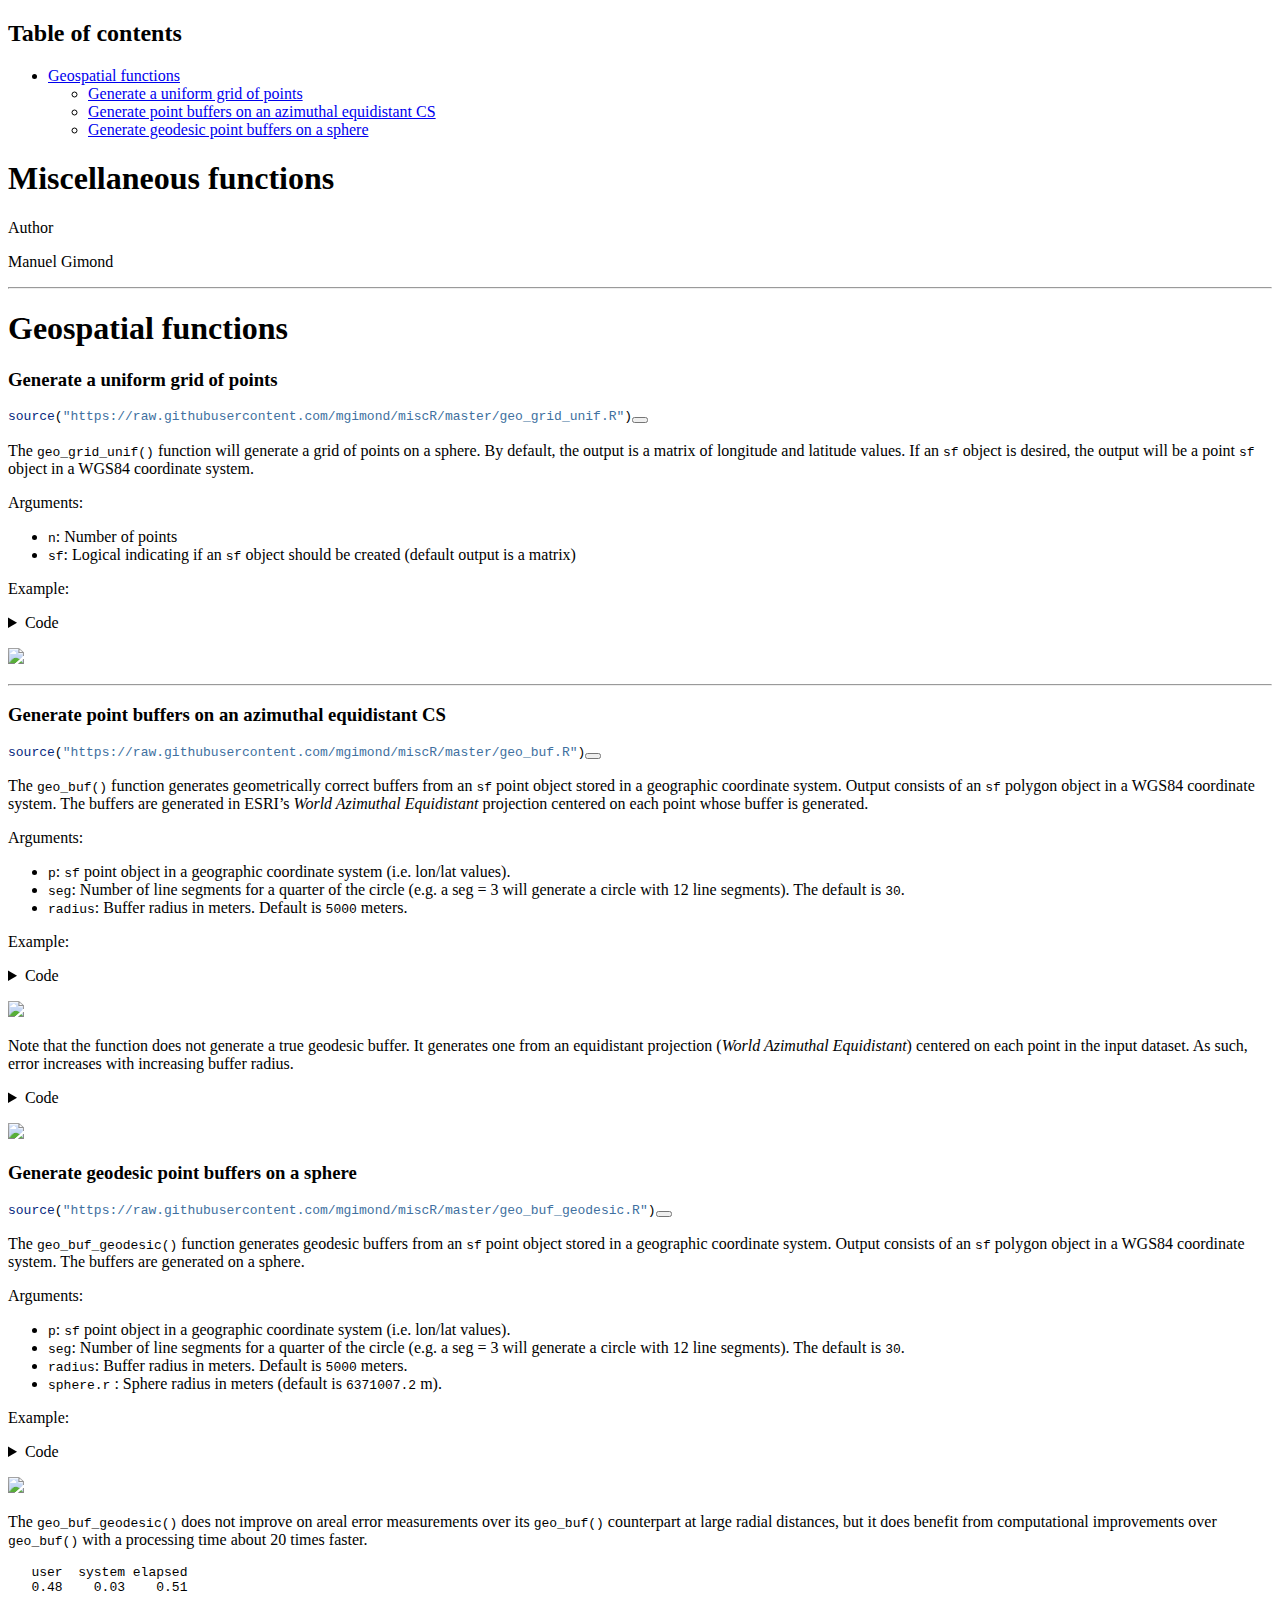
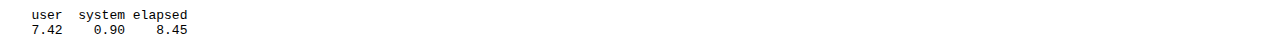
==== docs/index.html @ 6b5e605c "Rename doc/index.html to docs/index.html" ====
<!DOCTYPE html>
<html xmlns="http://www.w3.org/1999/xhtml" lang="en" xml:lang="en"><head>

<meta charset="utf-8">
<meta name="generator" content="quarto-1.1.189">

<meta name="viewport" content="width=device-width, initial-scale=1.0, user-scalable=yes">

<meta name="author" content="Manuel Gimond">

<title>Miscellaneous functions</title>
<style>
code{white-space: pre-wrap;}
span.smallcaps{font-variant: small-caps;}
div.columns{display: flex; gap: min(4vw, 1.5em);}
div.column{flex: auto; overflow-x: auto;}
div.hanging-indent{margin-left: 1.5em; text-indent: -1.5em;}
ul.task-list{list-style: none;}
ul.task-list li input[type="checkbox"] {
  width: 0.8em;
  margin: 0 0.8em 0.2em -1.6em;
  vertical-align: middle;
}
pre > code.sourceCode { white-space: pre; position: relative; }
pre > code.sourceCode > span { display: inline-block; line-height: 1.25; }
pre > code.sourceCode > span:empty { height: 1.2em; }
.sourceCode { overflow: visible; }
code.sourceCode > span { color: inherit; text-decoration: inherit; }
div.sourceCode { margin: 1em 0; }
pre.sourceCode { margin: 0; }
@media screen {
div.sourceCode { overflow: auto; }
}
@media print {
pre > code.sourceCode { white-space: pre-wrap; }
pre > code.sourceCode > span { text-indent: -5em; padding-left: 5em; }
}
pre.numberSource code
  { counter-reset: source-line 0; }
pre.numberSource code > span
  { position: relative; left: -4em; counter-increment: source-line; }
pre.numberSource code > span > a:first-child::before
  { content: counter(source-line);
    position: relative; left: -1em; text-align: right; vertical-align: baseline;
    border: none; display: inline-block;
    -webkit-touch-callout: none; -webkit-user-select: none;
    -khtml-user-select: none; -moz-user-select: none;
    -ms-user-select: none; user-select: none;
    padding: 0 4px; width: 4em;
    color: #aaaaaa;
  }
pre.numberSource { margin-left: 3em; border-left: 1px solid #aaaaaa;  padding-left: 4px; }
div.sourceCode
  {   }
@media screen {
pre > code.sourceCode > span > a:first-child::before { text-decoration: underline; }
}
code span.al { color: #ff0000; font-weight: bold; } /* Alert */
code span.an { color: #60a0b0; font-weight: bold; font-style: italic; } /* Annotation */
code span.at { color: #7d9029; } /* Attribute */
code span.bn { color: #40a070; } /* BaseN */
code span.bu { color: #008000; } /* BuiltIn */
code span.cf { color: #007020; font-weight: bold; } /* ControlFlow */
code span.ch { color: #4070a0; } /* Char */
code span.cn { color: #880000; } /* Constant */
code span.co { color: #60a0b0; font-style: italic; } /* Comment */
code span.cv { color: #60a0b0; font-weight: bold; font-style: italic; } /* CommentVar */
code span.do { color: #ba2121; font-style: italic; } /* Documentation */
code span.dt { color: #902000; } /* DataType */
code span.dv { color: #40a070; } /* DecVal */
code span.er { color: #ff0000; font-weight: bold; } /* Error */
code span.ex { } /* Extension */
code span.fl { color: #40a070; } /* Float */
code span.fu { color: #06287e; } /* Function */
code span.im { color: #008000; font-weight: bold; } /* Import */
code span.in { color: #60a0b0; font-weight: bold; font-style: italic; } /* Information */
code span.kw { color: #007020; font-weight: bold; } /* Keyword */
code span.op { color: #666666; } /* Operator */
code span.ot { color: #007020; } /* Other */
code span.pp { color: #bc7a00; } /* Preprocessor */
code span.sc { color: #4070a0; } /* SpecialChar */
code span.ss { color: #bb6688; } /* SpecialString */
code span.st { color: #4070a0; } /* String */
code span.va { color: #19177c; } /* Variable */
code span.vs { color: #4070a0; } /* VerbatimString */
code span.wa { color: #60a0b0; font-weight: bold; font-style: italic; } /* Warning */
</style>


<script src="miscR_files/libs/clipboard/clipboard.min.js"></script>
<script src="miscR_files/libs/quarto-html/quarto.js"></script>
<script src="miscR_files/libs/quarto-html/popper.min.js"></script>
<script src="miscR_files/libs/quarto-html/tippy.umd.min.js"></script>
<script src="miscR_files/libs/quarto-html/anchor.min.js"></script>
<link href="miscR_files/libs/quarto-html/tippy.css" rel="stylesheet">
<link href="miscR_files/libs/quarto-html/quarto-syntax-highlighting.css" rel="stylesheet" id="quarto-text-highlighting-styles">
<script src="miscR_files/libs/bootstrap/bootstrap.min.js"></script>
<link href="miscR_files/libs/bootstrap/bootstrap-icons.css" rel="stylesheet">
<link href="miscR_files/libs/bootstrap/bootstrap.min.css" rel="stylesheet" id="quarto-bootstrap" data-mode="light">


</head>

<body>

<div id="quarto-content" class="page-columns page-rows-contents page-layout-article">
<div id="quarto-margin-sidebar" class="sidebar margin-sidebar">
  <nav id="TOC" role="doc-toc" class="toc-active">
    <h2 id="toc-title">Table of contents</h2>
   
  <ul>
  <li><a href="#geospatial-functions" id="toc-geospatial-functions" class="nav-link active" data-scroll-target="#geospatial-functions">Geospatial functions</a>
  <ul class="collapse">
  <li><a href="#generate-a-uniform-grid-of-points" id="toc-generate-a-uniform-grid-of-points" class="nav-link" data-scroll-target="#generate-a-uniform-grid-of-points">Generate a uniform grid of points</a></li>
  <li><a href="#generate-point-buffers-on-an-azimuthal-equidistant-cs" id="toc-generate-point-buffers-on-an-azimuthal-equidistant-cs" class="nav-link" data-scroll-target="#generate-point-buffers-on-an-azimuthal-equidistant-cs">Generate point buffers on an azimuthal equidistant CS</a></li>
  <li><a href="#generate-geodesic-point-buffers-on-a-sphere" id="toc-generate-geodesic-point-buffers-on-a-sphere" class="nav-link" data-scroll-target="#generate-geodesic-point-buffers-on-a-sphere">Generate geodesic point buffers on a sphere</a></li>
  </ul></li>
  </ul>
</nav>
</div>
<main class="content" id="quarto-document-content">

<header id="title-block-header" class="quarto-title-block default">
<div class="quarto-title">
<h1 class="title">Miscellaneous functions</h1>
</div>



<div class="quarto-title-meta">

    <div>
    <div class="quarto-title-meta-heading">Author</div>
    <div class="quarto-title-meta-contents">
             <p>Manuel Gimond </p>
          </div>
  </div>
    
    
  </div>
  

</header>

<hr>
<div class="cell">

</div>
<div class="cell">

</div>
<section id="geospatial-functions" class="level1">
<h1>Geospatial functions</h1>
<section id="generate-a-uniform-grid-of-points" class="level3">
<h3 class="anchored" data-anchor-id="generate-a-uniform-grid-of-points">Generate a uniform grid of points</h3>
<div class="cell">
<div class="sourceCode cell-code" id="cb1"><pre class="sourceCode r code-with-copy"><code class="sourceCode r"><span id="cb1-1"><a href="#cb1-1" aria-hidden="true" tabindex="-1"></a><span class="fu">source</span>(<span class="st">"https://raw.githubusercontent.com/mgimond/miscR/master/geo_grid_unif.R"</span>)</span></code><button title="Copy to Clipboard" class="code-copy-button"><i class="bi"></i></button></pre></div>
</div>
<p>The <code>geo_grid_unif()</code> function will generate a grid of points on a sphere. By default, the output is a matrix of longitude and latitude values. If an <code>sf</code> object is desired, the output will be a point <code>sf</code> object in a WGS84 coordinate system.</p>
<p>Arguments:</p>
<ul>
<li><code>n</code>: Number of points</li>
<li><code>sf</code>: Logical indicating if an <code>sf</code> object should be created (default output is a matrix)</li>
</ul>
<p>Example:</p>
<div class="cell">
<details>
<summary>Code</summary>
<div class="sourceCode cell-code" id="cb2"><pre class="sourceCode r code-with-copy"><code class="sourceCode r"><span id="cb2-1"><a href="#cb2-1" aria-hidden="true" tabindex="-1"></a><span class="fu">library</span>(sf)</span>
<span id="cb2-2"><a href="#cb2-2" aria-hidden="true" tabindex="-1"></a></span>
<span id="cb2-3"><a href="#cb2-3" aria-hidden="true" tabindex="-1"></a><span class="fu">source</span>(<span class="st">"https://raw.githubusercontent.com/mgimond/miscR/master/geo_grid_unif.R"</span>)</span>
<span id="cb2-4"><a href="#cb2-4" aria-hidden="true" tabindex="-1"></a></span>
<span id="cb2-5"><a href="#cb2-5" aria-hidden="true" tabindex="-1"></a><span class="co"># Generate uniform points</span></span>
<span id="cb2-6"><a href="#cb2-6" aria-hidden="true" tabindex="-1"></a>p <span class="ot">&lt;-</span> <span class="fu">geo_grid_unif</span>(<span class="at">n =</span><span class="dv">100</span>, <span class="at">sf =</span> <span class="cn">TRUE</span>)</span>
<span id="cb2-7"><a href="#cb2-7" aria-hidden="true" tabindex="-1"></a></span>
<span id="cb2-8"><a href="#cb2-8" aria-hidden="true" tabindex="-1"></a><span class="co"># Download world layer for reference</span></span>
<span id="cb2-9"><a href="#cb2-9" aria-hidden="true" tabindex="-1"></a>world <span class="ot">&lt;-</span>  <span class="fu">readRDS</span>(<span class="fu">gzcon</span>(<span class="fu">url</span>(<span class="st">"https://github.com/mgimond/tissot/raw/master/smpl_world.rds"</span>)))</span>
<span id="cb2-10"><a href="#cb2-10" aria-hidden="true" tabindex="-1"></a></span>
<span id="cb2-11"><a href="#cb2-11" aria-hidden="true" tabindex="-1"></a><span class="co"># Reproject to "world from space" (this CRS makes it easier to view</span></span>
<span id="cb2-12"><a href="#cb2-12" aria-hidden="true" tabindex="-1"></a><span class="co"># the uniform distribution of points on a sphere)</span></span>
<span id="cb2-13"><a href="#cb2-13" aria-hidden="true" tabindex="-1"></a>world_sp <span class="ot">&lt;-</span> <span class="fu">st_transform</span>(world, <span class="at">crs =</span> <span class="st">"ESRI:102038"</span>)</span>
<span id="cb2-14"><a href="#cb2-14" aria-hidden="true" tabindex="-1"></a>p_sp <span class="ot">&lt;-</span> <span class="fu">st_transform</span>(p, <span class="at">crs =</span> <span class="st">"ESRI:102038"</span>)</span>
<span id="cb2-15"><a href="#cb2-15" aria-hidden="true" tabindex="-1"></a></span>
<span id="cb2-16"><a href="#cb2-16" aria-hidden="true" tabindex="-1"></a><span class="do">## Plot the data</span></span>
<span id="cb2-17"><a href="#cb2-17" aria-hidden="true" tabindex="-1"></a><span class="fu">plot</span>(p_sp, <span class="at">pch =</span> <span class="dv">16</span>, <span class="at">col =</span> <span class="st">"darkred"</span>, <span class="at">graticule =</span> <span class="fu">st_graticule</span>(world_sp ))</span>
<span id="cb2-18"><a href="#cb2-18" aria-hidden="true" tabindex="-1"></a><span class="fu">plot</span>(<span class="fu">st_geometry</span>(world_sp), <span class="at">add =</span> <span class="cn">TRUE</span>, <span class="at">border =</span> <span class="st">"grey"</span>)</span></code><button title="Copy to Clipboard" class="code-copy-button"><i class="bi"></i></button></pre></div>
</details>
<div class="cell-output-display">
<p><img src="miscR_files/figure-html/unnamed-chunk-4-1.png" class="img-fluid" width="384"></p>
</div>
</div>
<hr>
</section>
<section id="generate-point-buffers-on-an-azimuthal-equidistant-cs" class="level3">
<h3 class="anchored" data-anchor-id="generate-point-buffers-on-an-azimuthal-equidistant-cs">Generate point buffers on an azimuthal equidistant CS</h3>
<div class="cell">
<div class="sourceCode cell-code" id="cb3"><pre class="sourceCode r code-with-copy"><code class="sourceCode r"><span id="cb3-1"><a href="#cb3-1" aria-hidden="true" tabindex="-1"></a><span class="fu">source</span>(<span class="st">"https://raw.githubusercontent.com/mgimond/miscR/master/geo_buf.R"</span>)</span></code><button title="Copy to Clipboard" class="code-copy-button"><i class="bi"></i></button></pre></div>
</div>
<p>The <code>geo_buf()</code> function generates geometrically correct buffers from an <code>sf</code> point object stored in a geographic coordinate system. Output consists of an <code>sf</code> polygon object in a WGS84 coordinate system. The buffers are generated in ESRI’s <em>World Azimuthal Equidistant</em> projection centered on each point whose buffer is generated.</p>
<p>Arguments:</p>
<ul>
<li><code>p</code>: <code>sf</code> point object in a geographic coordinate system (i.e.&nbsp;lon/lat values).</li>
<li><code>seg</code>: Number of line segments for a quarter of the circle (e.g.&nbsp;a seg = 3 will generate a circle with 12 line segments). The default is <code>30</code>.</li>
<li><code>radius</code>: Buffer radius in meters. Default is <code>5000</code> meters.</li>
</ul>
<p>Example:</p>
<div class="cell">
<details>
<summary>Code</summary>
<div class="sourceCode cell-code" id="cb4"><pre class="sourceCode r code-with-copy"><code class="sourceCode r"><span id="cb4-1"><a href="#cb4-1" aria-hidden="true" tabindex="-1"></a><span class="fu">library</span>(sf)</span>
<span id="cb4-2"><a href="#cb4-2" aria-hidden="true" tabindex="-1"></a></span>
<span id="cb4-3"><a href="#cb4-3" aria-hidden="true" tabindex="-1"></a><span class="fu">source</span>(<span class="st">"https://raw.githubusercontent.com/mgimond/miscR/master/geo_buf.R"</span>)</span>
<span id="cb4-4"><a href="#cb4-4" aria-hidden="true" tabindex="-1"></a></span>
<span id="cb4-5"><a href="#cb4-5" aria-hidden="true" tabindex="-1"></a><span class="co"># Download world layer for reference</span></span>
<span id="cb4-6"><a href="#cb4-6" aria-hidden="true" tabindex="-1"></a>world <span class="ot">&lt;-</span>  <span class="fu">readRDS</span>(<span class="fu">gzcon</span>(<span class="fu">url</span>(<span class="st">"https://github.com/mgimond/tissot/raw/master/smpl_world.rds"</span>)))</span>
<span id="cb4-7"><a href="#cb4-7" aria-hidden="true" tabindex="-1"></a></span>
<span id="cb4-8"><a href="#cb4-8" aria-hidden="true" tabindex="-1"></a><span class="co"># Create point layer</span></span>
<span id="cb4-9"><a href="#cb4-9" aria-hidden="true" tabindex="-1"></a>p <span class="ot">&lt;-</span> <span class="fu">data.frame</span>( <span class="at">y =</span> <span class="fu">c</span>(<span class="fu">rep</span>( <span class="fu">seq</span>(<span class="sc">-</span><span class="dv">60</span>,<span class="dv">60</span>, <span class="at">by =</span> <span class="dv">30</span>), <span class="at">times =</span> <span class="dv">5</span>), <span class="dv">90</span>),</span>
<span id="cb4-10"><a href="#cb4-10" aria-hidden="true" tabindex="-1"></a>                 <span class="at">x =</span> <span class="fu">c</span>(<span class="fu">rep</span>( <span class="fu">seq</span>(<span class="sc">-</span><span class="dv">150</span>, <span class="dv">0</span>, <span class="at">by =</span> <span class="dv">35</span>), <span class="at">each =</span> <span class="dv">5</span> ), <span class="dv">0</span>))</span>
<span id="cb4-11"><a href="#cb4-11" aria-hidden="true" tabindex="-1"></a>p.sf <span class="ot">&lt;-</span> <span class="fu">st_as_sf</span>(p, <span class="at">coords =</span> <span class="fu">c</span>(<span class="st">"x"</span>,<span class="st">"y"</span>), <span class="at">crs =</span> <span class="st">"EPSG:4326"</span>)</span>
<span id="cb4-12"><a href="#cb4-12" aria-hidden="true" tabindex="-1"></a></span>
<span id="cb4-13"><a href="#cb4-13" aria-hidden="true" tabindex="-1"></a><span class="co"># Create buffers</span></span>
<span id="cb4-14"><a href="#cb4-14" aria-hidden="true" tabindex="-1"></a>buf <span class="ot">&lt;-</span> <span class="fu">geo_buf</span>(p.sf, <span class="at">radius =</span> <span class="dv">500000</span>)</span>
<span id="cb4-15"><a href="#cb4-15" aria-hidden="true" tabindex="-1"></a></span>
<span id="cb4-16"><a href="#cb4-16" aria-hidden="true" tabindex="-1"></a><span class="co"># Reproject to "world from space" (this CRS makes it easier to view</span></span>
<span id="cb4-17"><a href="#cb4-17" aria-hidden="true" tabindex="-1"></a><span class="co"># the uniform distribution of points on a sphere)</span></span>
<span id="cb4-18"><a href="#cb4-18" aria-hidden="true" tabindex="-1"></a>world_sp <span class="ot">&lt;-</span> <span class="fu">st_transform</span>(world, <span class="at">crs =</span> <span class="st">"ESRI:102038"</span>)</span>
<span id="cb4-19"><a href="#cb4-19" aria-hidden="true" tabindex="-1"></a>buf_sp <span class="ot">&lt;-</span> <span class="fu">st_transform</span>(buf, <span class="at">crs =</span> <span class="st">"ESRI:102038"</span>)</span>
<span id="cb4-20"><a href="#cb4-20" aria-hidden="true" tabindex="-1"></a></span>
<span id="cb4-21"><a href="#cb4-21" aria-hidden="true" tabindex="-1"></a><span class="do">## Plot the data</span></span>
<span id="cb4-22"><a href="#cb4-22" aria-hidden="true" tabindex="-1"></a><span class="fu">plot</span>(buf_sp, <span class="at">pch =</span> <span class="dv">16</span>, <span class="at">col =</span> <span class="fu">rgb</span>(<span class="dv">1</span>,<span class="dv">0</span>,<span class="dv">0</span>,<span class="fl">0.3</span>), </span>
<span id="cb4-23"><a href="#cb4-23" aria-hidden="true" tabindex="-1"></a>     <span class="at">graticule =</span> <span class="fu">st_graticule</span>(world_sp ))</span>
<span id="cb4-24"><a href="#cb4-24" aria-hidden="true" tabindex="-1"></a><span class="fu">plot</span>(<span class="fu">st_geometry</span>(world_sp), <span class="at">add =</span> <span class="cn">TRUE</span>, <span class="at">border =</span> <span class="st">"grey"</span>)</span></code><button title="Copy to Clipboard" class="code-copy-button"><i class="bi"></i></button></pre></div>
</details>
<div class="cell-output-display">
<p><img src="miscR_files/figure-html/unnamed-chunk-6-1.png" class="img-fluid" width="384"></p>
</div>
</div>
<p>Note that the function does not generate a true geodesic buffer. It generates one from an equidistant projection (<em>World Azimuthal Equidistant</em>) centered on each point in the input dataset. As such, error increases with increasing buffer radius.</p>
<div class="cell">

</div>
<div class="cell">
<details>
<summary>Code</summary>
<div class="sourceCode cell-code" id="cb5"><pre class="sourceCode r code-with-copy"><code class="sourceCode r"><span id="cb5-1"><a href="#cb5-1" aria-hidden="true" tabindex="-1"></a>buf_area <span class="ot">&lt;-</span> <span class="cf">function</span>(pt, x) {</span>
<span id="cb5-2"><a href="#cb5-2" aria-hidden="true" tabindex="-1"></a>  (<span class="fu">geo_buf</span>(pt, <span class="at">radius =</span> x) <span class="sc">|&gt;</span> <span class="fu">st_area</span>() ) <span class="sc">/</span> (x<span class="sc">^</span><span class="dv">2</span> <span class="sc">*</span> pi) <span class="sc">*</span> <span class="dv">100</span></span>
<span id="cb5-3"><a href="#cb5-3" aria-hidden="true" tabindex="-1"></a>}</span>
<span id="cb5-4"><a href="#cb5-4" aria-hidden="true" tabindex="-1"></a>rad <span class="ot">&lt;-</span> <span class="fu">seq</span>(<span class="dv">1</span>,<span class="dv">9500000</span>, <span class="at">length.out =</span> <span class="dv">10</span>)</span>
<span id="cb5-5"><a href="#cb5-5" aria-hidden="true" tabindex="-1"></a>pt <span class="ot">&lt;-</span> <span class="fu">st_point</span>(<span class="fu">c</span>(<span class="sc">-</span><span class="dv">70</span>,<span class="dv">45</span>)) <span class="sc">|&gt;</span> <span class="fu">st_sfc</span>(<span class="at">crs =</span> <span class="st">"EPSG:4326"</span>) <span class="sc">|&gt;</span> <span class="fu">st_as_sf</span>()</span>
<span id="cb5-6"><a href="#cb5-6" aria-hidden="true" tabindex="-1"></a>err <span class="ot">&lt;-</span> <span class="dv">100</span> <span class="sc">-</span> <span class="fu">sapply</span>(rad, <span class="at">FUN =</span> \(x) <span class="fu">buf_area</span>(pt, x) )</span>
<span id="cb5-7"><a href="#cb5-7" aria-hidden="true" tabindex="-1"></a></span>
<span id="cb5-8"><a href="#cb5-8" aria-hidden="true" tabindex="-1"></a><span class="fu">plot</span>(rad <span class="sc">/</span> <span class="dv">1000</span>, <span class="fu">abs</span>(err), <span class="at">xlab =</span> <span class="st">"Radius (km)"</span>, <span class="at">ylab =</span> <span class="st">"% error (log scale)"</span>, </span>
<span id="cb5-9"><a href="#cb5-9" aria-hidden="true" tabindex="-1"></a>     <span class="at">col =</span> <span class="st">"red"</span>, <span class="at">pch =</span> <span class="dv">16</span>, <span class="at">cex =</span> <span class="fl">1.5</span>, <span class="at">log =</span> <span class="st">"y"</span>,  <span class="at">las =</span><span class="dv">1</span>, <span class="at">yaxt=</span><span class="st">"n"</span>)</span>
<span id="cb5-10"><a href="#cb5-10" aria-hidden="true" tabindex="-1"></a>lab <span class="ot">&lt;-</span> <span class="fu">seq</span>(<span class="dv">1</span>,<span class="dv">15</span>, <span class="at">by=</span> <span class="dv">2</span>)</span>
<span id="cb5-11"><a href="#cb5-11" aria-hidden="true" tabindex="-1"></a><span class="fu">axis</span>(<span class="dv">2</span>, <span class="at">at =</span> lab,  <span class="at">label =</span> lab, <span class="at">las =</span> <span class="dv">1</span>)</span>
<span id="cb5-12"><a href="#cb5-12" aria-hidden="true" tabindex="-1"></a><span class="fu">abline</span>(<span class="at">h=</span>lab, <span class="at">lty =</span> <span class="dv">3</span>, <span class="at">col =</span> <span class="st">"grey"</span>)</span></code><button title="Copy to Clipboard" class="code-copy-button"><i class="bi"></i></button></pre></div>
</details>
<div class="cell-output-display">
<p><img src="miscR_files/figure-html/unnamed-chunk-8-1.png" class="img-fluid" width="374"></p>
</div>
</div>
<div class="cell">

</div>
</section>
<section id="generate-geodesic-point-buffers-on-a-sphere" class="level3">
<h3 class="anchored" data-anchor-id="generate-geodesic-point-buffers-on-a-sphere">Generate geodesic point buffers on a sphere</h3>
<div class="cell">
<div class="sourceCode cell-code" id="cb6"><pre class="sourceCode r code-with-copy"><code class="sourceCode r"><span id="cb6-1"><a href="#cb6-1" aria-hidden="true" tabindex="-1"></a><span class="fu">source</span>(<span class="st">"https://raw.githubusercontent.com/mgimond/miscR/master/geo_buf_geodesic.R"</span>)</span></code><button title="Copy to Clipboard" class="code-copy-button"><i class="bi"></i></button></pre></div>
</div>
<p>The <code>geo_buf_geodesic()</code> function generates geodesic buffers from an <code>sf</code> point object stored in a geographic coordinate system. Output consists of an <code>sf</code> polygon object in a WGS84 coordinate system. The buffers are generated on a sphere.</p>
<p>Arguments:</p>
<ul>
<li><code>p</code>: <code>sf</code> point object in a geographic coordinate system (i.e.&nbsp;lon/lat values).</li>
<li><code>seg</code>: Number of line segments for a quarter of the circle (e.g.&nbsp;a seg = 3 will generate a circle with 12 line segments). The default is <code>30</code>.</li>
<li><code>radius</code>: Buffer radius in meters. Default is <code>5000</code> meters.</li>
<li><code>sphere.r</code> : Sphere radius in meters (default is <code>6371007.2</code> m).</li>
</ul>
<p>Example:</p>
<div class="cell">
<details>
<summary>Code</summary>
<div class="sourceCode cell-code" id="cb7"><pre class="sourceCode r code-with-copy"><code class="sourceCode r"><span id="cb7-1"><a href="#cb7-1" aria-hidden="true" tabindex="-1"></a><span class="fu">library</span>(sf)</span>
<span id="cb7-2"><a href="#cb7-2" aria-hidden="true" tabindex="-1"></a></span>
<span id="cb7-3"><a href="#cb7-3" aria-hidden="true" tabindex="-1"></a><span class="fu">source</span>(<span class="st">"https://raw.githubusercontent.com/mgimond/miscR/master/geo_buf_geodesic.R"</span>)</span>
<span id="cb7-4"><a href="#cb7-4" aria-hidden="true" tabindex="-1"></a></span>
<span id="cb7-5"><a href="#cb7-5" aria-hidden="true" tabindex="-1"></a><span class="co"># Download world layer for reference</span></span>
<span id="cb7-6"><a href="#cb7-6" aria-hidden="true" tabindex="-1"></a>world <span class="ot">&lt;-</span>  <span class="fu">readRDS</span>(<span class="fu">gzcon</span>(<span class="fu">url</span>(<span class="st">"https://github.com/mgimond/tissot/raw/master/smpl_world.rds"</span>)))</span>
<span id="cb7-7"><a href="#cb7-7" aria-hidden="true" tabindex="-1"></a></span>
<span id="cb7-8"><a href="#cb7-8" aria-hidden="true" tabindex="-1"></a><span class="co"># Create point layer</span></span>
<span id="cb7-9"><a href="#cb7-9" aria-hidden="true" tabindex="-1"></a>p <span class="ot">&lt;-</span> <span class="fu">data.frame</span>( <span class="at">y =</span> <span class="fu">c</span>(<span class="fu">rep</span>( <span class="fu">seq</span>(<span class="sc">-</span><span class="dv">60</span>,<span class="dv">60</span>, <span class="at">by =</span> <span class="dv">30</span>), <span class="at">times =</span> <span class="dv">5</span>), <span class="dv">90</span>),</span>
<span id="cb7-10"><a href="#cb7-10" aria-hidden="true" tabindex="-1"></a>                 <span class="at">x =</span> <span class="fu">c</span>(<span class="fu">rep</span>( <span class="fu">seq</span>(<span class="sc">-</span><span class="dv">150</span>, <span class="dv">0</span>, <span class="at">by =</span> <span class="dv">35</span>), <span class="at">each =</span> <span class="dv">5</span> ), <span class="dv">0</span>))</span>
<span id="cb7-11"><a href="#cb7-11" aria-hidden="true" tabindex="-1"></a>p.sf <span class="ot">&lt;-</span> <span class="fu">st_as_sf</span>(p, <span class="at">coords =</span> <span class="fu">c</span>(<span class="st">"x"</span>,<span class="st">"y"</span>), <span class="at">crs =</span> <span class="st">"EPSG:4326"</span>)</span>
<span id="cb7-12"><a href="#cb7-12" aria-hidden="true" tabindex="-1"></a></span>
<span id="cb7-13"><a href="#cb7-13" aria-hidden="true" tabindex="-1"></a><span class="co"># Create buffers</span></span>
<span id="cb7-14"><a href="#cb7-14" aria-hidden="true" tabindex="-1"></a>buf <span class="ot">&lt;-</span> <span class="fu">geo_buf_geodesic</span>(p.sf, <span class="at">radius =</span> <span class="dv">500000</span>)</span>
<span id="cb7-15"><a href="#cb7-15" aria-hidden="true" tabindex="-1"></a></span>
<span id="cb7-16"><a href="#cb7-16" aria-hidden="true" tabindex="-1"></a><span class="co"># Reproject to "world from space" (this CRS makes it easier to view</span></span>
<span id="cb7-17"><a href="#cb7-17" aria-hidden="true" tabindex="-1"></a><span class="co"># the uniform distribution of points on a sphere)</span></span>
<span id="cb7-18"><a href="#cb7-18" aria-hidden="true" tabindex="-1"></a>world_sp <span class="ot">&lt;-</span> <span class="fu">st_transform</span>(world, <span class="at">crs =</span> <span class="st">"ESRI:102038"</span>)</span>
<span id="cb7-19"><a href="#cb7-19" aria-hidden="true" tabindex="-1"></a>buf_sp <span class="ot">&lt;-</span> <span class="fu">st_transform</span>(buf, <span class="at">crs =</span> <span class="st">"ESRI:102038"</span>)</span>
<span id="cb7-20"><a href="#cb7-20" aria-hidden="true" tabindex="-1"></a></span>
<span id="cb7-21"><a href="#cb7-21" aria-hidden="true" tabindex="-1"></a><span class="do">## Plot the data</span></span>
<span id="cb7-22"><a href="#cb7-22" aria-hidden="true" tabindex="-1"></a><span class="fu">plot</span>(buf_sp, <span class="at">pch =</span> <span class="dv">16</span>, <span class="at">col =</span> <span class="fu">rgb</span>(<span class="dv">1</span>,<span class="dv">0</span>,<span class="dv">0</span>,<span class="fl">0.3</span>), </span>
<span id="cb7-23"><a href="#cb7-23" aria-hidden="true" tabindex="-1"></a>     <span class="at">graticule =</span> <span class="fu">st_graticule</span>(world_sp ))</span>
<span id="cb7-24"><a href="#cb7-24" aria-hidden="true" tabindex="-1"></a><span class="fu">plot</span>(<span class="fu">st_geometry</span>(world_sp), <span class="at">add =</span> <span class="cn">TRUE</span>, <span class="at">border =</span> <span class="st">"grey"</span>)</span></code><button title="Copy to Clipboard" class="code-copy-button"><i class="bi"></i></button></pre></div>
</details>
<div class="cell-output-display">
<p><img src="miscR_files/figure-html/unnamed-chunk-11-1.png" class="img-fluid" width="384"></p>
</div>
</div>
<p>The <code>geo_buf_geodesic()</code> does not improve on areal error measurements over its <code>geo_buf()</code> counterpart at large radial distances, but it does benefit from computational improvements over <code>geo_buf()</code> with a processing time about 20 times faster.</p>
<div class="cell">
<div class="cell-output cell-output-stdout">
<pre><code>   user  system elapsed 
   0.48    0.03    0.51 </code></pre>
</div>
<div class="cell-output cell-output-stdout">
<pre><code>   user  system elapsed 
   7.42    0.90    8.45 </code></pre>
</div>
</div>
</section>
</section>

</main>
<!-- /main column -->
<script id="quarto-html-after-body" type="application/javascript">
window.document.addEventListener("DOMContentLoaded", function (event) {
  const toggleBodyColorMode = (bsSheetEl) => {
    const mode = bsSheetEl.getAttribute("data-mode");
    const bodyEl = window.document.querySelector("body");
    if (mode === "dark") {
      bodyEl.classList.add("quarto-dark");
      bodyEl.classList.remove("quarto-light");
    } else {
      bodyEl.classList.add("quarto-light");
      bodyEl.classList.remove("quarto-dark");
    }
  }
  const toggleBodyColorPrimary = () => {
    const bsSheetEl = window.document.querySelector("link#quarto-bootstrap");
    if (bsSheetEl) {
      toggleBodyColorMode(bsSheetEl);
    }
  }
  toggleBodyColorPrimary();  
  const icon = "";
  const anchorJS = new window.AnchorJS();
  anchorJS.options = {
    placement: 'right',
    icon: icon
  };
  anchorJS.add('.anchored');
  const clipboard = new window.ClipboardJS('.code-copy-button', {
    target: function(trigger) {
      return trigger.previousElementSibling;
    }
  });
  clipboard.on('success', function(e) {
    // button target
    const button = e.trigger;
    // don't keep focus
    button.blur();
    // flash "checked"
    button.classList.add('code-copy-button-checked');
    var currentTitle = button.getAttribute("title");
    button.setAttribute("title", "Copied!");
    setTimeout(function() {
      button.setAttribute("title", currentTitle);
      button.classList.remove('code-copy-button-checked');
    }, 1000);
    // clear code selection
    e.clearSelection();
  });
  function tippyHover(el, contentFn) {
    const config = {
      allowHTML: true,
      content: contentFn,
      maxWidth: 500,
      delay: 100,
      arrow: false,
      appendTo: function(el) {
          return el.parentElement;
      },
      interactive: true,
      interactiveBorder: 10,
      theme: 'quarto',
      placement: 'bottom-start'
    };
    window.tippy(el, config); 
  }
  const noterefs = window.document.querySelectorAll('a[role="doc-noteref"]');
  for (var i=0; i<noterefs.length; i++) {
    const ref = noterefs[i];
    tippyHover(ref, function() {
      // use id or data attribute instead here
      let href = ref.getAttribute('data-footnote-href') || ref.getAttribute('href');
      try { href = new URL(href).hash; } catch {}
      const id = href.replace(/^#\/?/, "");
      const note = window.document.getElementById(id);
      return note.innerHTML;
    });
  }
  var bibliorefs = window.document.querySelectorAll('a[role="doc-biblioref"]');
  for (var i=0; i<bibliorefs.length; i++) {
    const ref = bibliorefs[i];
    const cites = ref.parentNode.getAttribute('data-cites').split(' ');
    tippyHover(ref, function() {
      var popup = window.document.createElement('div');
      cites.forEach(function(cite) {
        var citeDiv = window.document.createElement('div');
        citeDiv.classList.add('hanging-indent');
        citeDiv.classList.add('csl-entry');
        var biblioDiv = window.document.getElementById('ref-' + cite);
        if (biblioDiv) {
          citeDiv.innerHTML = biblioDiv.innerHTML;
        }
        popup.appendChild(citeDiv);
      });
      return popup.innerHTML;
    });
  }
});
</script>
</div> <!-- /content -->



</body></html>
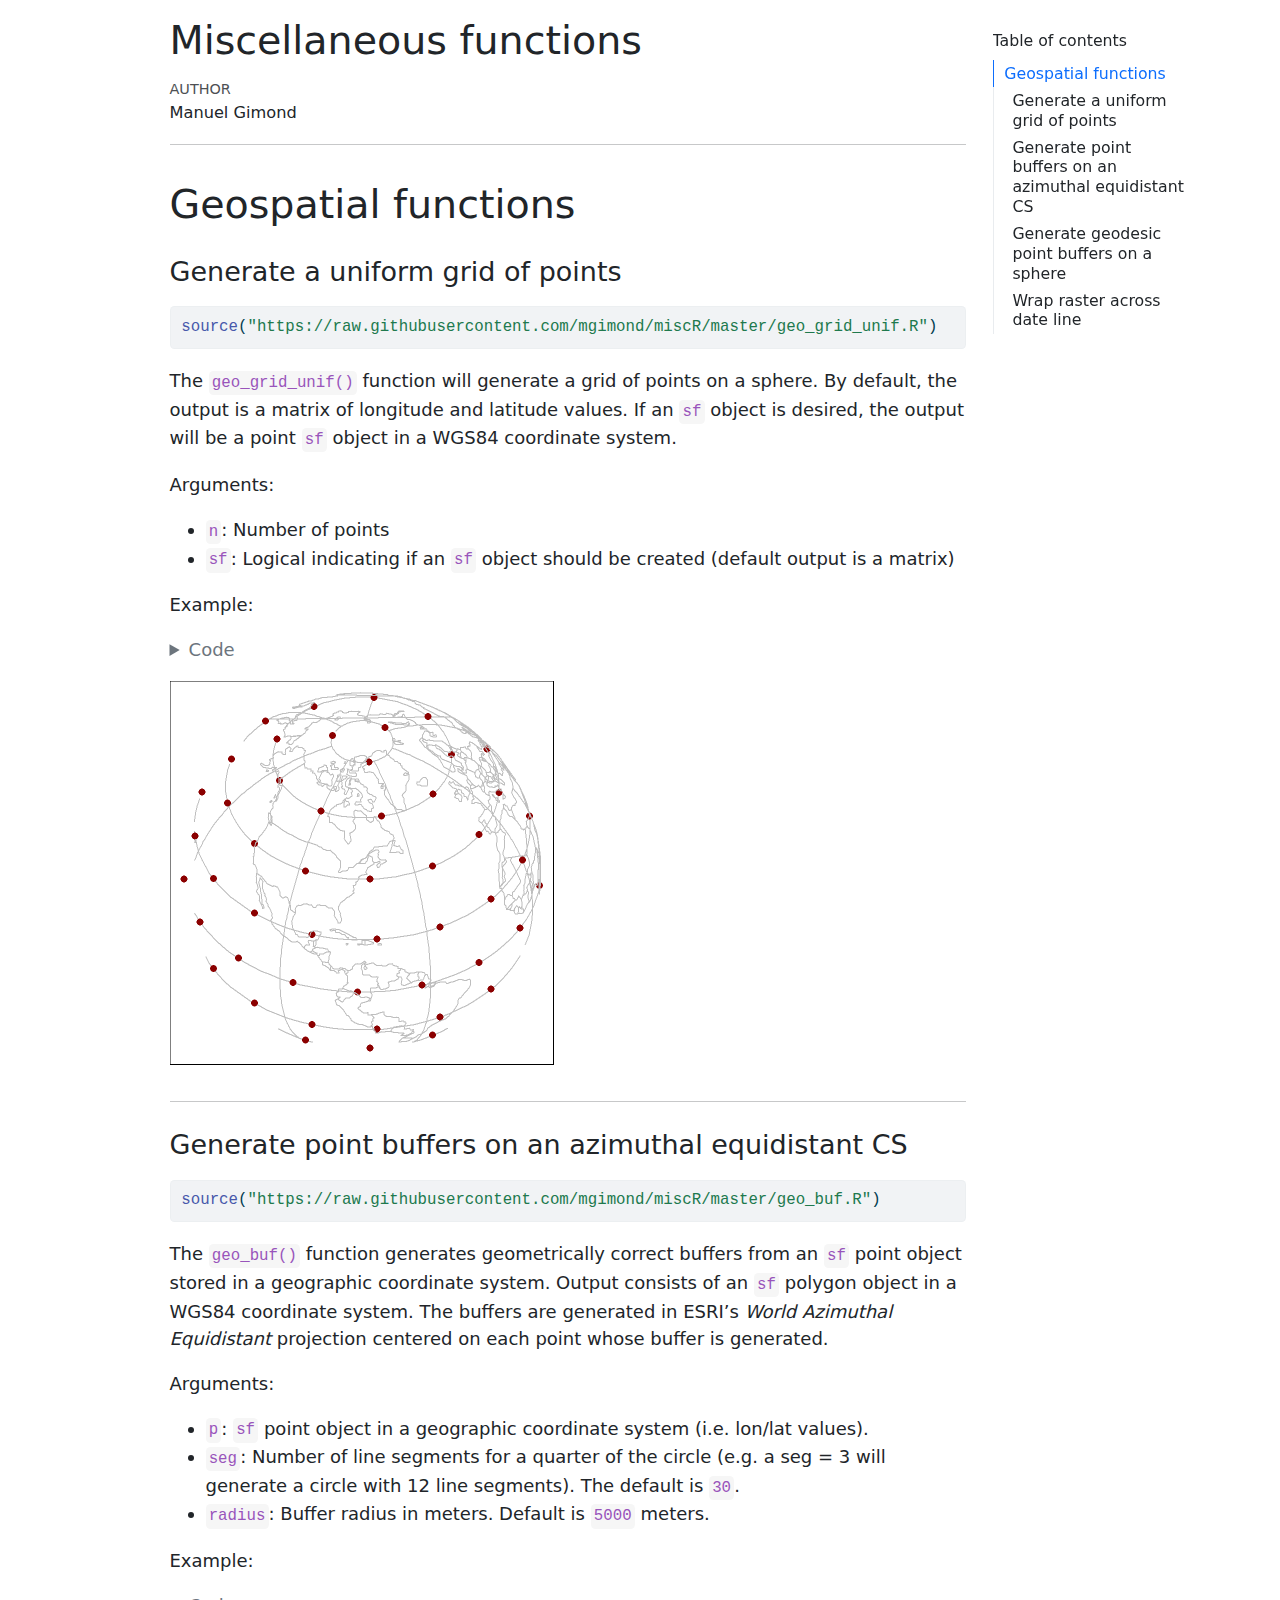
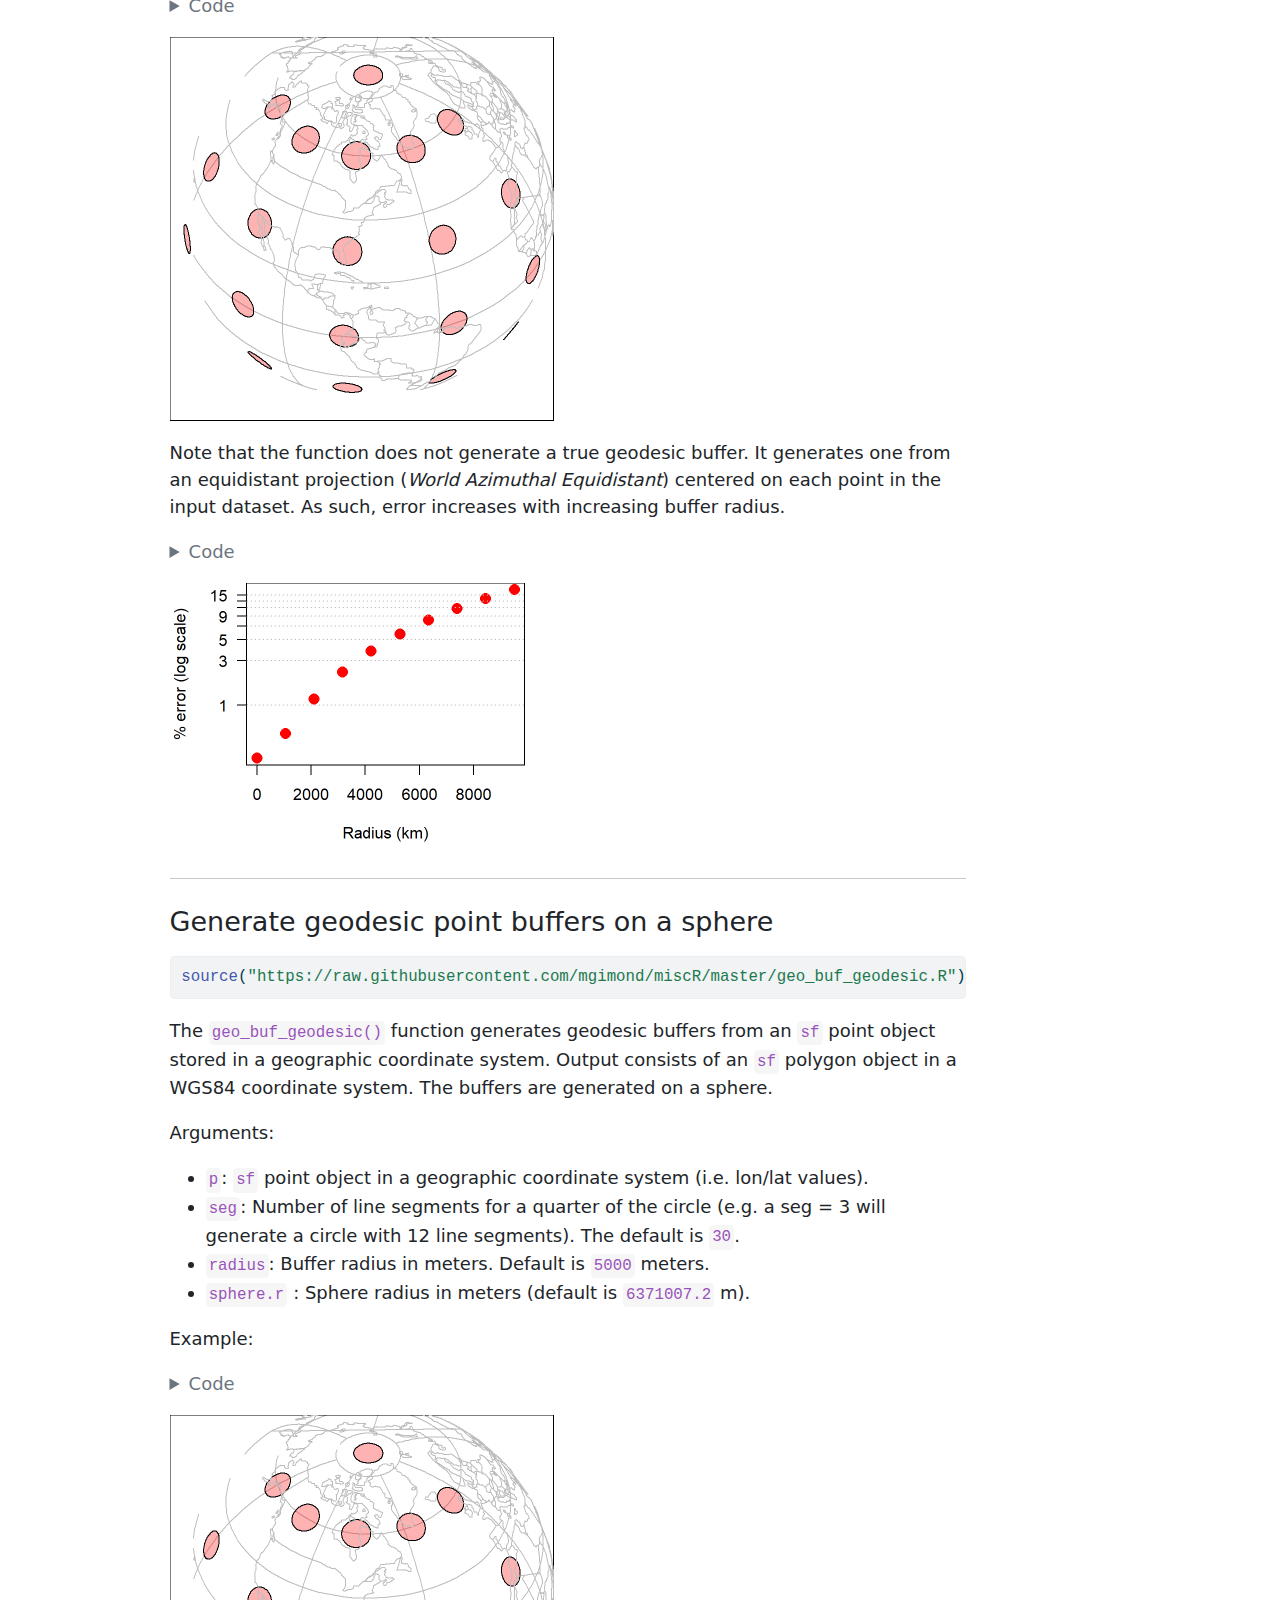
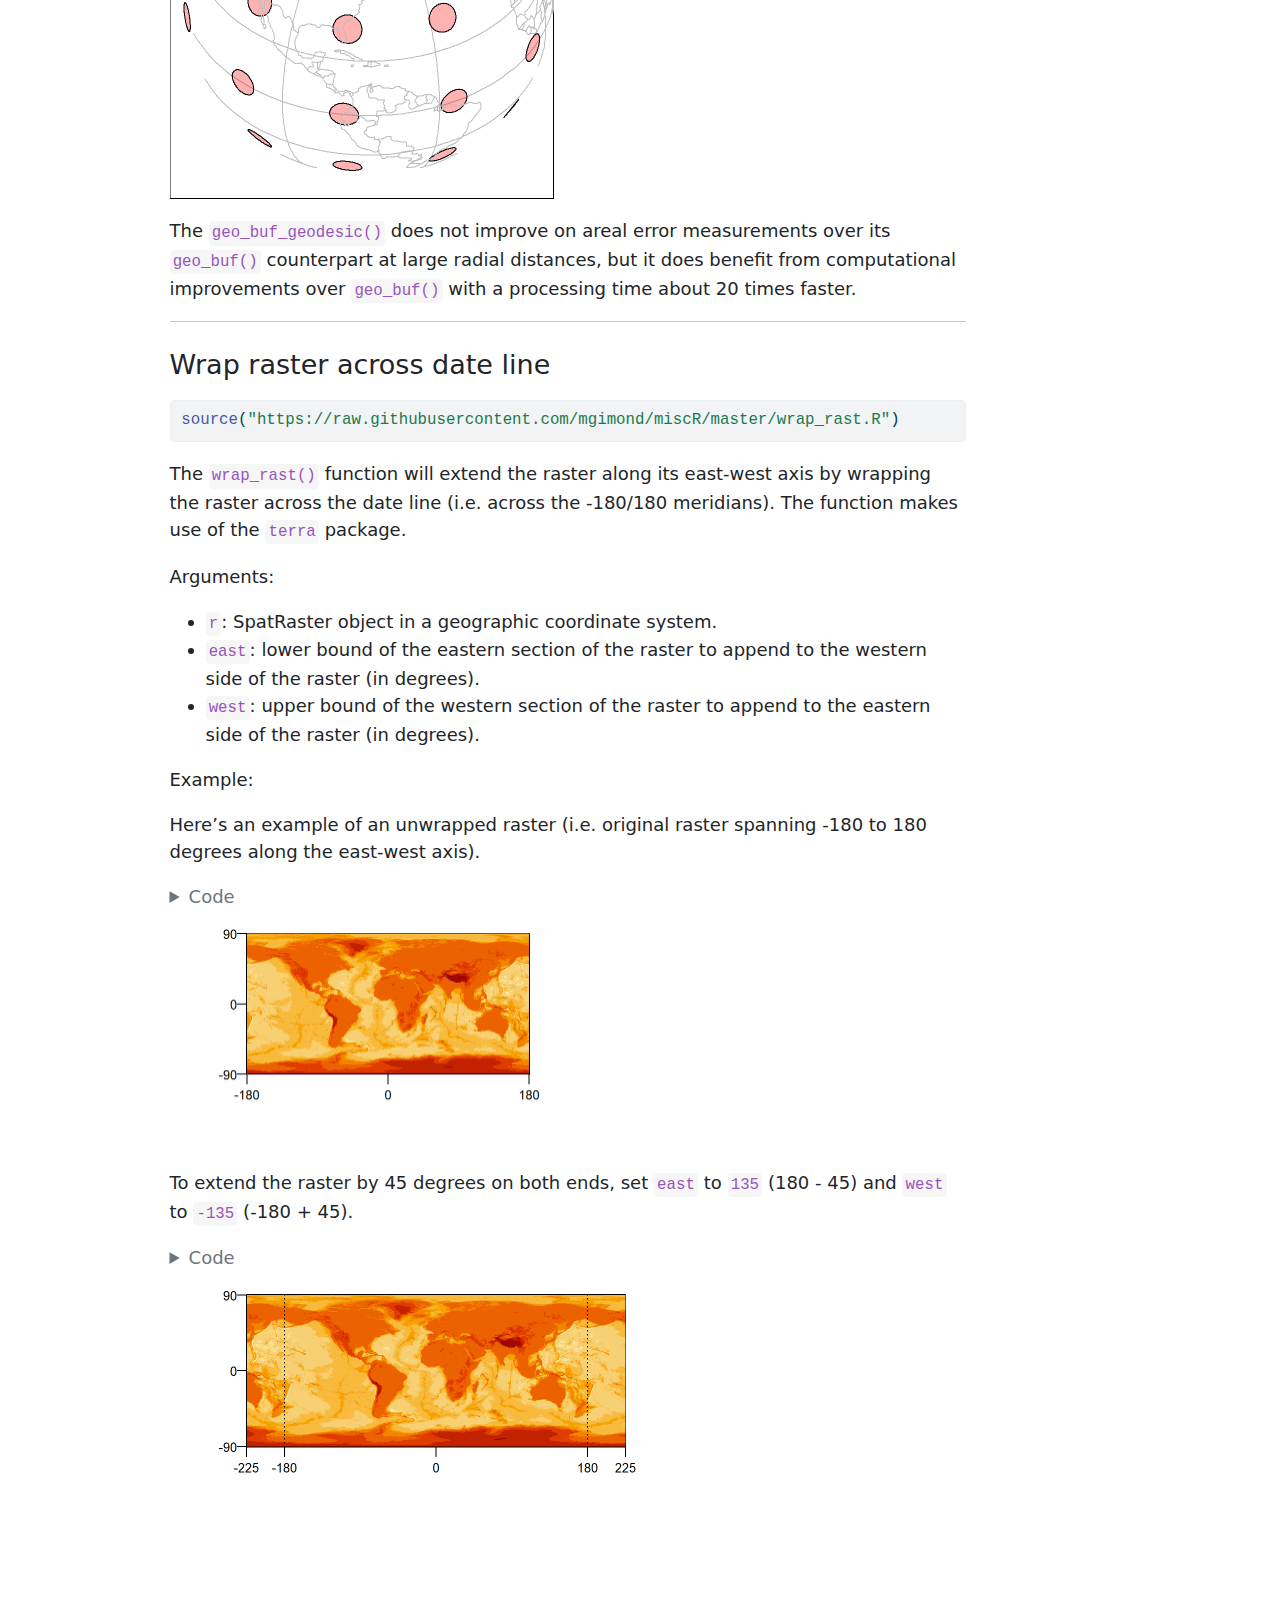
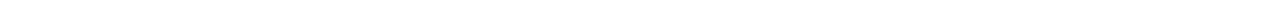
==== commit eea4a8b5: "Rename miscR.html to index.html" ====
--- a/docs/index.html
+++ b/docs/index.html
@@ -114,6 +114,7 @@
   <li><a href="#generate-a-uniform-grid-of-points" id="toc-generate-a-uniform-grid-of-points" class="nav-link" data-scroll-target="#generate-a-uniform-grid-of-points">Generate a uniform grid of points</a></li>
   <li><a href="#generate-point-buffers-on-an-azimuthal-equidistant-cs" id="toc-generate-point-buffers-on-an-azimuthal-equidistant-cs" class="nav-link" data-scroll-target="#generate-point-buffers-on-an-azimuthal-equidistant-cs">Generate point buffers on an azimuthal equidistant CS</a></li>
   <li><a href="#generate-geodesic-point-buffers-on-a-sphere" id="toc-generate-geodesic-point-buffers-on-a-sphere" class="nav-link" data-scroll-target="#generate-geodesic-point-buffers-on-a-sphere">Generate geodesic point buffers on a sphere</a></li>
+  <li><a href="#wrap-raster-across-date-line" id="toc-wrap-raster-across-date-line" class="nav-link" data-scroll-target="#wrap-raster-across-date-line">Wrap raster across date line</a></li>
   </ul></li>
   </ul>
 </nav>
@@ -263,6 +264,7 @@
 <div class="cell">
 
 </div>
+<hr>
 </section>
 <section id="generate-geodesic-point-buffers-on-a-sphere" class="level3">
 <h3 class="anchored" data-anchor-id="generate-geodesic-point-buffers-on-a-sphere">Generate geodesic point buffers on a sphere</h3>
@@ -311,15 +313,60 @@
 </div>
 </div>
 <p>The <code>geo_buf_geodesic()</code> does not improve on areal error measurements over its <code>geo_buf()</code> counterpart at large radial distances, but it does benefit from computational improvements over <code>geo_buf()</code> with a processing time about 20 times faster.</p>
-<div class="cell">
-<div class="cell-output cell-output-stdout">
-<pre><code>   user  system elapsed 
-   0.48    0.03    0.51 </code></pre>
-</div>
-<div class="cell-output cell-output-stdout">
-<pre><code>   user  system elapsed 
-   7.42    0.90    8.45 </code></pre>
-</div>
+<hr>
+</section>
+<section id="wrap-raster-across-date-line" class="level3">
+<h3 class="anchored" data-anchor-id="wrap-raster-across-date-line">Wrap raster across date line</h3>
+<div class="cell">
+<div class="sourceCode cell-code" id="cb8"><pre class="sourceCode r code-with-copy"><code class="sourceCode r"><span id="cb8-1"><a href="#cb8-1" aria-hidden="true" tabindex="-1"></a><span class="fu">source</span>(<span class="st">"https://raw.githubusercontent.com/mgimond/miscR/master/wrap_rast.R"</span>)</span></code><button title="Copy to Clipboard" class="code-copy-button"><i class="bi"></i></button></pre></div>
+</div>
+<p>The <code>wrap_rast()</code> function will extend the raster along its east-west axis by wrapping the raster across the date line (i.e.&nbsp;across the -180/180 meridians). The function makes use of the <code>terra</code> package.</p>
+<p>Arguments:</p>
+<ul>
+<li><code>r</code>: SpatRaster object in a geographic coordinate system.</li>
+<li><code>east</code>: lower bound of the eastern section of the raster to append to the western side of the raster (in degrees).</li>
+<li><code>west</code>: upper bound of the western section of the raster to append to the eastern side of the raster (in degrees).</li>
+</ul>
+<p>Example:</p>
+<div class="cell">
+
+</div>
+<p>Here’s an example of an unwrapped raster (i.e.&nbsp;original raster spanning -180 to 180 degrees along the east-west axis).</p>
+<div class="cell">
+<details>
+<summary>Code</summary>
+<div class="sourceCode cell-code" id="cb9"><pre class="sourceCode r code-with-copy"><code class="sourceCode r"><span id="cb9-1"><a href="#cb9-1" aria-hidden="true" tabindex="-1"></a><span class="fu">library</span>(terra)</span>
+<span id="cb9-2"><a href="#cb9-2" aria-hidden="true" tabindex="-1"></a></span>
+<span id="cb9-3"><a href="#cb9-3" aria-hidden="true" tabindex="-1"></a><span class="fu">source</span>(<span class="st">"https://raw.githubusercontent.com/mgimond/miscR/master/wrap_rast.R"</span>)</span>
+<span id="cb9-4"><a href="#cb9-4" aria-hidden="true" tabindex="-1"></a></span>
+<span id="cb9-5"><a href="#cb9-5" aria-hidden="true" tabindex="-1"></a><span class="co"># Load sample data</span></span>
+<span id="cb9-6"><a href="#cb9-6" aria-hidden="true" tabindex="-1"></a>elev <span class="ot">&lt;-</span>  terra<span class="sc">::</span><span class="fu">unwrap</span>(<span class="fu">readRDS</span>(<span class="fu">gzcon</span>(<span class="fu">url</span>(<span class="st">"https://raw.githubusercontent.com/mgimond/miscR/master/elev.rds"</span>))))</span>
+<span id="cb9-7"><a href="#cb9-7" aria-hidden="true" tabindex="-1"></a></span>
+<span id="cb9-8"><a href="#cb9-8" aria-hidden="true" tabindex="-1"></a><span class="co"># Original image</span></span>
+<span id="cb9-9"><a href="#cb9-9" aria-hidden="true" tabindex="-1"></a><span class="fu">image</span>(elev, <span class="at">xaxt=</span><span class="st">"n"</span>, <span class="at">yaxt =</span><span class="st">"n"</span>)</span>
+<span id="cb9-10"><a href="#cb9-10" aria-hidden="true" tabindex="-1"></a><span class="fu">axis</span>(<span class="dv">2</span>, <span class="at">at =</span> <span class="fu">c</span>(<span class="sc">-</span><span class="dv">90</span>,<span class="dv">0</span>,<span class="dv">90</span>), <span class="at">cex.axis =</span> <span class="fl">0.8</span>, <span class="at">las =</span> <span class="dv">1</span>)</span>
+<span id="cb9-11"><a href="#cb9-11" aria-hidden="true" tabindex="-1"></a><span class="fu">axis</span>(<span class="dv">1</span>, <span class="at">at =</span> <span class="fu">c</span>(<span class="sc">-</span><span class="dv">180</span>,<span class="dv">0</span>,<span class="dv">180</span>), <span class="at">cex.axis=</span><span class="fl">0.8</span>, <span class="at">line =</span> <span class="dv">0</span>)</span></code><button title="Copy to Clipboard" class="code-copy-button"><i class="bi"></i></button></pre></div>
+</details>
+<div class="cell-output-display">
+<p><img src="miscR_files/figure-html/unnamed-chunk-14-1.png" class="img-fluid" width="379"></p>
+</div>
+</div>
+<p>To extend the raster by 45 degrees on both ends, set <code>east</code> to <code>135</code> (180 - 45) and <code>west</code> to <code>-135</code> (-180 + 45).</p>
+<div class="cell">
+<details>
+<summary>Code</summary>
+<div class="sourceCode cell-code" id="cb10"><pre class="sourceCode r code-with-copy"><code class="sourceCode r"><span id="cb10-1"><a href="#cb10-1" aria-hidden="true" tabindex="-1"></a>elev45 <span class="ot">&lt;-</span> <span class="fu">wrap_rast</span>(elev, <span class="at">east =</span> <span class="dv">135</span>, <span class="at">west =</span> <span class="sc">-</span><span class="dv">135</span>)</span>
+<span id="cb10-2"><a href="#cb10-2" aria-hidden="true" tabindex="-1"></a><span class="fu">image</span>(elev45, <span class="at">xaxt=</span><span class="st">"n"</span>, <span class="at">yaxt=</span><span class="st">"n"</span>)</span>
+<span id="cb10-3"><a href="#cb10-3" aria-hidden="true" tabindex="-1"></a><span class="fu">axis</span>(<span class="dv">2</span>, <span class="at">at =</span> <span class="fu">c</span>(<span class="sc">-</span><span class="dv">90</span>,<span class="dv">0</span>,<span class="dv">90</span>), <span class="at">cex.axis =</span> <span class="fl">0.8</span>, <span class="at">las =</span> <span class="dv">1</span>)</span>
+<span id="cb10-4"><a href="#cb10-4" aria-hidden="true" tabindex="-1"></a><span class="fu">axis</span>(<span class="dv">1</span>, <span class="at">at =</span> <span class="fu">c</span>(<span class="sc">-</span><span class="dv">225</span>,<span class="sc">-</span><span class="dv">180</span>,<span class="dv">0</span>,<span class="dv">180</span>, <span class="dv">225</span>), <span class="at">cex.axis=</span><span class="fl">0.8</span>, <span class="at">line =</span> <span class="dv">0</span>)</span>
+<span id="cb10-5"><a href="#cb10-5" aria-hidden="true" tabindex="-1"></a><span class="fu">abline</span>(<span class="at">v =</span> <span class="fu">c</span>(<span class="sc">-</span><span class="dv">180</span>, <span class="dv">180</span>), <span class="at">lty =</span> <span class="dv">3</span>)</span></code><button title="Copy to Clipboard" class="code-copy-button"><i class="bi"></i></button></pre></div>
+</details>
+<div class="cell-output-display">
+<p><img src="miscR_files/figure-html/unnamed-chunk-15-1.png" class="img-fluid" width="475"></p>
+</div>
+</div>
+<div class="cell">
+
 </div>
 </section>
 </section>
--- a/docs/miscR_files/libs/quarto-html/tippy.css
+++ b/docs/miscR_files/libs/quarto-html/tippy.css
@@ -0,0 +1 @@
+.tippy-box[data-animation=fade][data-state=hidden]{opacity:0}[data-tippy-root]{max-width:calc(100vw - 10px)}.tippy-box{position:relative;background-color:#333;color:#fff;border-radius:4px;font-size:14px;line-height:1.4;white-space:normal;outline:0;transition-property:transform,visibility,opacity}.tippy-box[data-placement^=top]>.tippy-arrow{bottom:0}.tippy-box[data-placement^=top]>.tippy-arrow:before{bottom:-7px;left:0;border-width:8px 8px 0;border-top-color:initial;transform-origin:center top}.tippy-box[data-placement^=bottom]>.tippy-arrow{top:0}.tippy-box[data-placement^=bottom]>.tippy-arrow:before{top:-7px;left:0;border-width:0 8px 8px;border-bottom-color:initial;transform-origin:center bottom}.tippy-box[data-placement^=left]>.tippy-arrow{right:0}.tippy-box[data-placement^=left]>.tippy-arrow:before{border-width:8px 0 8px 8px;border-left-color:initial;right:-7px;transform-origin:center left}.tippy-box[data-placement^=right]>.tippy-arrow{left:0}.tippy-box[data-placement^=right]>.tippy-arrow:before{left:-7px;border-width:8px 8px 8px 0;border-right-color:initial;transform-origin:center right}.tippy-box[data-inertia][data-state=visible]{transition-timing-function:cubic-bezier(.54,1.5,.38,1.11)}.tippy-arrow{width:16px;height:16px;color:#333}.tippy-arrow:before{content:"";position:absolute;border-color:transparent;border-style:solid}.tippy-content{position:relative;padding:5px 9px;z-index:1}--- a/docs/miscR_files/libs/quarto-html/quarto-syntax-highlighting.css
+++ b/docs/miscR_files/libs/quarto-html/quarto-syntax-highlighting.css
@@ -0,0 +1,171 @@
+/* quarto syntax highlight colors */
+:root {
+  --quarto-hl-ot-color: #003B4F;
+  --quarto-hl-at-color: #657422;
+  --quarto-hl-ss-color: #20794D;
+  --quarto-hl-an-color: #5E5E5E;
+  --quarto-hl-fu-color: #4758AB;
+  --quarto-hl-st-color: #20794D;
+  --quarto-hl-cf-color: #003B4F;
+  --quarto-hl-op-color: #5E5E5E;
+  --quarto-hl-er-color: #AD0000;
+  --quarto-hl-bn-color: #AD0000;
+  --quarto-hl-al-color: #AD0000;
+  --quarto-hl-va-color: #111111;
+  --quarto-hl-bu-color: inherit;
+  --quarto-hl-ex-color: inherit;
+  --quarto-hl-pp-color: #AD0000;
+  --quarto-hl-in-color: #5E5E5E;
+  --quarto-hl-vs-color: #20794D;
+  --quarto-hl-wa-color: #5E5E5E;
+  --quarto-hl-do-color: #5E5E5E;
+  --quarto-hl-im-color: #00769E;
+  --quarto-hl-ch-color: #20794D;
+  --quarto-hl-dt-color: #AD0000;
+  --quarto-hl-fl-color: #AD0000;
+  --quarto-hl-co-color: #5E5E5E;
+  --quarto-hl-cv-color: #5E5E5E;
+  --quarto-hl-cn-color: #8f5902;
+  --quarto-hl-sc-color: #5E5E5E;
+  --quarto-hl-dv-color: #AD0000;
+  --quarto-hl-kw-color: #003B4F;
+}
+
+/* other quarto variables */
+:root {
+  --quarto-font-monospace: SFMono-Regular, Menlo, Monaco, Consolas, "Liberation Mono", "Courier New", monospace;
+}
+
+pre > code.sourceCode > span {
+  color: #003B4F;
+}
+
+code span {
+  color: #003B4F;
+}
+
+code.sourceCode > span {
+  color: #003B4F;
+}
+
+div.sourceCode,
+div.sourceCode pre.sourceCode {
+  color: #003B4F;
+}
+
+code span.ot {
+  color: #003B4F;
+}
+
+code span.at {
+  color: #657422;
+}
+
+code span.ss {
+  color: #20794D;
+}
+
+code span.an {
+  color: #5E5E5E;
+}
+
+code span.fu {
+  color: #4758AB;
+}
+
+code span.st {
+  color: #20794D;
+}
+
+code span.cf {
+  color: #003B4F;
+}
+
+code span.op {
+  color: #5E5E5E;
+}
+
+code span.er {
+  color: #AD0000;
+}
+
+code span.bn {
+  color: #AD0000;
+}
+
+code span.al {
+  color: #AD0000;
+}
+
+code span.va {
+  color: #111111;
+}
+
+code span.pp {
+  color: #AD0000;
+}
+
+code span.in {
+  color: #5E5E5E;
+}
+
+code span.vs {
+  color: #20794D;
+}
+
+code span.wa {
+  color: #5E5E5E;
+  font-style: italic;
+}
+
+code span.do {
+  color: #5E5E5E;
+  font-style: italic;
+}
+
+code span.im {
+  color: #00769E;
+}
+
+code span.ch {
+  color: #20794D;
+}
+
+code span.dt {
+  color: #AD0000;
+}
+
+code span.fl {
+  color: #AD0000;
+}
+
+code span.co {
+  color: #5E5E5E;
+}
+
+code span.cv {
+  color: #5E5E5E;
+  font-style: italic;
+}
+
+code span.cn {
+  color: #8f5902;
+}
+
+code span.sc {
+  color: #5E5E5E;
+}
+
+code span.dv {
+  color: #AD0000;
+}
+
+code span.kw {
+  color: #003B4F;
+}
+
+.prevent-inlining {
+  content: "</";
+}
+
+/*# sourceMappingURL=debc5d5d77c3f9108843748ff7464032.css.map */
